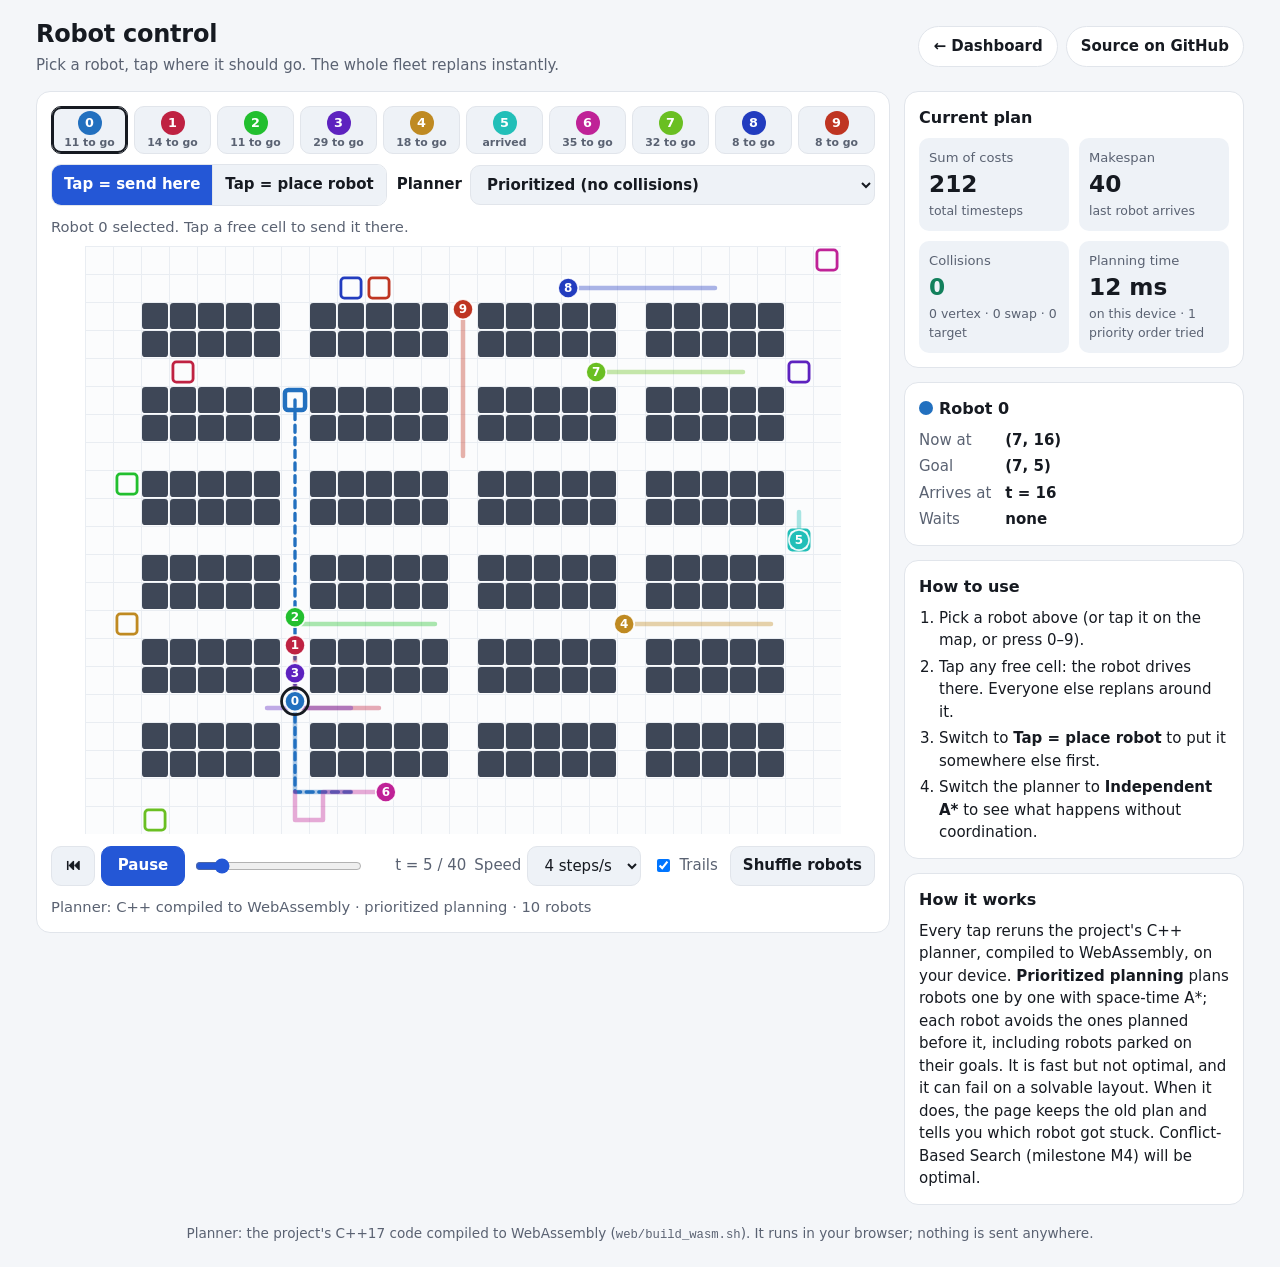
==== docs/control.html @ 1b2ba33a "Prioritized planning, BlockedFrom constraints, WebAssembly robot control page" ====
<!doctype html>
<html lang="en">
<head>
<meta charset="utf-8">
<meta name="viewport" content="width=device-width, initial-scale=1">
<meta name="description" content="Control 10 warehouse robots: pick one, tap where it should go, and the C++ planner (compiled to WebAssembly) replans the whole fleet on your device.">
<title>SwarmGrid Robot Control</title>
<link rel="stylesheet" href="style.css">
<style>
  .robots { display: grid; grid-template-columns: repeat(10, minmax(0, 1fr)); gap: 6px; margin-bottom: 10px; }
  @media (max-width: 560px) { .robots { grid-template-columns: repeat(5, minmax(0, 1fr)); } }
  .robot-btn { min-height: 48px; padding: 4px 2px; display: flex; flex-direction: column; align-items: center;
               justify-content: center; gap: 2px; }
  .robot-btn .dot { width: 24px; height: 24px; border-radius: 50%; display: grid; place-items: center;
                    color: #fff; font-weight: 800; font-size: 0.8rem; }
  .robot-btn .st { font-size: 0.68rem; color: var(--muted); font-weight: 600; line-height: 1.1; }
  .robot-btn[aria-pressed="true"] { border-color: var(--text); box-shadow: inset 0 0 0 2px var(--text); }
  .seg { display: inline-flex; border: 1px solid var(--border); border-radius: 10px; overflow: hidden; max-width: 100%; }
  .seg button { border: 0; border-radius: 0; background: var(--chip); font-weight: 600; }
  .seg button + button { border-left: 1px solid var(--border); }
  .seg button[aria-pressed="true"] { background: var(--accent); color: var(--on-accent); }
  #map { cursor: crosshair; }
  .toolbar label[for="planner"] { flex: 1 1 260px; flex-wrap: wrap; }
  .hint { margin: 0 0 8px; color: var(--muted); font-size: 0.92rem; }
  .kv { display: grid; grid-template-columns: auto 1fr; gap: 4px 14px; margin: 0; }
  .kv dt { color: var(--muted); }
  .kv dd { margin: 0; font-weight: 600; font-variant-numeric: tabular-nums; }
  .steps { margin: 0; padding-left: 20px; display: grid; gap: 4px; }
  .sel-dot { display: inline-block; width: 14px; height: 14px; border-radius: 50%; vertical-align: -1px; margin-right: 6px; }
</style>
</head>
<body>
<div class="wrap">
  <header class="top">
    <div>
      <h1>Robot control</h1>
      <p>Pick a robot, tap where it should go. The whole fleet replans instantly.</p>
    </div>
    <nav class="top-links">
      <a class="gh" href="index.html">&larr; Dashboard</a>
      <a class="gh" href="https://github.com/tabish2786/SwarmGrid">Source on GitHub</a>
    </nav>
  </header>

  <main class="layout">
    <section class="card" aria-label="Robot control">
      <div class="robots" id="robots" role="group" aria-label="Choose a robot"></div>
      <div class="toolbar">
        <div class="seg" role="group" aria-label="What a tap on the map does">
          <button id="mode-goal" aria-pressed="true">Tap = send here</button>
          <button id="mode-start" aria-pressed="false">Tap = place robot</button>
        </div>
        <label for="planner">Planner
          <select id="planner">
            <option value="1" selected>Prioritized (no collisions)</option>
            <option value="0">Independent A* (may collide)</option>
          </select>
        </label>
      </div>
      <p class="msg" id="msg" role="alert"></p>
      <p class="hint" id="hint" aria-live="polite"></p>
      <div class="canvas-wrap" id="canvas-wrap">
        <canvas id="map" role="img" aria-label="Warehouse map with 10 robots"></canvas>
      </div>
      <div class="controls">
        <div class="btns">
          <button id="restart" aria-label="Replay this plan from the start" title="Replay from the start">&#x23EE;</button>
          <button id="play" aria-label="Play or pause" title="Play / pause (Space)">Play</button>
        </div>
        <div class="timeline">
          <input type="range" id="time" min="0" max="0" step="1" value="0" aria-label="Timestep">
          <span class="tlabel" id="time-label">t = 0 / 0</span>
        </div>
        <div class="toggles">
          <label>Speed
            <select id="speed" aria-label="Playback speed">
              <option value="2">2 steps/s</option>
              <option value="4" selected>4 steps/s</option>
              <option value="8">8 steps/s</option>
            </select>
          </label>
          <label><input type="checkbox" id="trails" checked> Trails</label>
          <button id="shuffle">Shuffle robots</button>
        </div>
      </div>
      <p class="solver" id="status">Loading the planner&hellip;</p>
    </section>

    <aside class="side">
      <section class="card" aria-label="Plan statistics">
        <h2>Current plan</h2>
        <div class="tiles">
          <div class="tile"><div class="k">Sum of costs</div><div class="v" id="st-soc">&ndash;</div><div class="s">total timesteps</div></div>
          <div class="tile"><div class="k">Makespan</div><div class="v" id="st-mk">&ndash;</div><div class="s">last robot arrives</div></div>
          <div class="tile" id="tile-hit"><div class="k">Collisions</div><div class="v" id="st-hit">&ndash;</div><div class="s" id="st-hit-s"></div></div>
          <div class="tile"><div class="k">Planning time</div><div class="v" id="st-ms">&ndash;</div><div class="s" id="st-ms-s">on this device</div></div>
        </div>
      </section>

      <section class="card" aria-label="Selected robot">
        <h2 id="sel-title">Robot</h2>
        <dl class="kv">
          <dt>Now at</dt><dd id="sel-now">&ndash;</dd>
          <dt>Goal</dt><dd id="sel-goal">&ndash;</dd>
          <dt>Arrives at</dt><dd id="sel-arrive">&ndash;</dd>
          <dt>Waits</dt><dd id="sel-waits">&ndash;</dd>
        </dl>
      </section>

      <section class="card">
        <h2>How to use</h2>
        <ol class="steps">
          <li>Pick a robot above (or tap it on the map, or press 0&ndash;9).</li>
          <li>Tap any free cell: the robot drives there. Everyone else replans around it.</li>
          <li>Switch to <b>Tap = place robot</b> to put it somewhere else first.</li>
          <li>Switch the planner to <b>Independent A*</b> to see what happens without coordination.</li>
        </ol>
      </section>

      <section class="card">
        <h2>How it works</h2>
        <p style="margin:0">
          Every tap reruns the project's C++ planner, compiled to WebAssembly, on your device.
          <b>Prioritized planning</b> plans robots one by one with space-time A*; each robot avoids
          the ones planned before it, including robots parked on their goals. It is fast but not
          optimal, and it can fail on a solvable layout. When it does, the page keeps the old plan
          and tells you which robot got stuck. Conflict-Based Search (milestone M4) will be optimal.
        </p>
      </section>
    </aside>
  </main>

  <footer>
    Planner: the project's C++17 code compiled to WebAssembly (<code>web/build_wasm.sh</code>). It runs in your browser; nothing is sent anywhere.
  </footer>
</div>

<script src="view.js"></script>
<script src="swarmgrid-planner.js"></script>
<script>
(function () {
  "use strict";

  const $ = (id) => document.getElementById(id);
  const V = window.SwarmGridView;
  const N = 10;
  const view = new V.PlanView($("map"));
  const reduceMotion = window.matchMedia("(prefers-reduced-motion: reduce)").matches;

  const state = {
    M: null,          // the WebAssembly planner
    W: 0,
    H: 0,
    rows: [],
    starts: [],       // cell ids where the current plan starts
    goals: [],
    plan: null,
    time: 0,
    playing: false,
    lastFrame: 0,
    selected: 0,
    tapMode: "goal",  // "goal": a tap sends the robot there; "start": a tap places the robot there
    seed: 42,
    lastShownT: -1,
  };

  const toXY = (c) => [c % state.W, Math.floor(c / state.W)];
  const toId = (x, y) => y * state.W + x;
  const fmtXY = (c) => { const [x, y] = toXY(c); return `(${x}, ${y})`; };

  function setMessage(text) { $("msg").textContent = text; }

  // ---------- planner ----------

  function plannerName() {
    return Number($("planner").value) === 1 ? "prioritized planning" : "independent A*";
  }

  // Runs the C++ planner on the given starts/goals.
  function runPlanner(starts, goals) {
    const M = state.M;
    M._sg_clear_agents();
    for (let i = 0; i < N; i++) M._sg_add_agent(starts[i], goals[i]);
    const t0 = performance.now();
    const status = M._sg_plan(Number($("planner").value));
    let paths = null;
    if (status === 1) {
      paths = [];
      for (let i = 0; i < N; i++) {
        const len = M._sg_path_length(i);
        const p = [];
        for (let t = 0; t < len; t++) {
          const [x, y] = toXY(M._sg_path_cell(i, t));
          p.push([x, y, t]);
        }
        paths.push(p);
      }
    }
    return {
      status, paths, ms: performance.now() - t0,
      attempts: M._sg_attempts(), failed: M._sg_failed_agent(),
      error: status < 0 ? M.UTF8ToString(M._sg_last_error()) : "",
    };
  }

  // Plans new starts/goals. On failure the previous plan stays, so the robots never jump.
  function tryReplan(starts, goals) {
    const res = runPlanner(starts, goals);
    if (res.status !== 1) {
      setMessage(res.status === 0
        ? `No collision-free plan for that: robot ${res.failed} got stuck. Prioritized planning can miss solutions; try another cell.`
        : `Planner error: ${res.error}`);
      return false;
    }
    setMessage("");
    state.starts = starts;
    state.goals = goals;
    state.plan = V.prepare({
      map: { width: state.W, height: state.H, rows: state.rows },
      agents: res.paths.map((path, i) => ({ id: i, start: toXY(starts[i]), goal: toXY(goals[i]), path })),
      constraints: [],
    });
    view.setPlan(state.plan);
    state.time = 0;
    state.lastShownT = -1;
    showStats(res);
    layout();
    return true;
  }

  // Where every robot is right now (nearest whole timestep). The independent planner lets robots
  // overlap; then there is no valid "now", so we fall back to where the plan started.
  function currentPositions() {
    if (!state.plan) return state.starts.slice();
    const t = Math.round(state.time);
    const pos = state.plan.agents.map((a) => { const [x, y] = V.posAt(a, t); return toId(x, y); });
    return new Set(pos).size === pos.length ? pos : state.starts.slice();
  }

  // ---------- UI ----------

  function buildRobotButtons() {
    const box = $("robots");
    for (let i = 0; i < N; i++) {
      const b = document.createElement("button");
      b.className = "robot-btn";
      b.id = `robot-${i}`;
      b.setAttribute("aria-pressed", "false");
      b.setAttribute("aria-label", `Robot ${i}`);
      b.innerHTML = `<span class="dot"></span><span class="st"></span>`;
      b.querySelector(".dot").textContent = String(i);
      b.querySelector(".dot").style.background = V.agentColor(i);
      b.addEventListener("click", () => select(i));
      box.appendChild(b);
    }
  }

  function select(i) {
    state.selected = i;
    for (let k = 0; k < N; k++) $(`robot-${k}`).setAttribute("aria-pressed", String(k === i));
    showHint();
    state.lastShownT = -1;
    draw();
  }

  function setTapMode(mode) {
    state.tapMode = mode;
    $("mode-goal").setAttribute("aria-pressed", String(mode === "goal"));
    $("mode-start").setAttribute("aria-pressed", String(mode === "start"));
    showHint();
  }

  function showHint() {
    $("hint").textContent = state.tapMode === "goal"
      ? `Robot ${state.selected} selected. Tap a free cell to send it there.`
      : `Robot ${state.selected} selected. Tap a free cell to place it there.`;
  }

  function showStats(res) {
    const p = state.plan;
    $("st-soc").textContent = p.sumOfCosts;
    $("st-mk").textContent = p.makespan;
    const count = (type) => p.collisions.filter((h) => h.type === type).length;
    $("st-hit").textContent = p.collisions.length;
    $("st-hit-s").textContent = `${count("vertex")} vertex · ${count("edge")} swap · ${count("target")} target`;
    $("tile-hit").className = "tile " + (p.collisions.length ? "bad" : "good");
    $("st-ms").textContent = res.ms < 10 ? res.ms.toFixed(1) + " ms" : Math.round(res.ms) + " ms";
    $("st-ms-s").textContent = Number($("planner").value) === 1
      ? `on this device · ${res.attempts} priority order${res.attempts === 1 ? "" : "s"} tried`
      : "on this device";
    $("time").max = String(p.makespan);
    $("status").textContent = `Planner: C++ compiled to WebAssembly · ${plannerName()} · ${N} robots`;
    $("map").setAttribute("aria-label", `Warehouse with ${N} robots, ${p.collisions.length} collisions in the current plan`);
  }

  // Robot chip labels and the selected-robot card; refreshed once per whole timestep.
  function showLive() {
    const p = state.plan;
    const t = Math.min(Math.floor(state.time), p.makespan);
    if (t === state.lastShownT) return;
    state.lastShownT = t;
    p.agents.forEach((a, i) => {
      const arrive = a.path.length - 1;
      $(`robot-${i}`).querySelector(".st").textContent = t >= arrive ? "arrived" : `${arrive - t} to go`;
    });
    const i = state.selected;
    const a = p.agents[i];
    const arrive = a.path.length - 1;
    let waits = 0;
    for (let k = 1; k <= arrive; k++) {
      if (a.path[k][0] === a.path[k - 1][0] && a.path[k][1] === a.path[k - 1][1]) waits++;
    }
    const [x, y] = V.posAt(a, t);
    $("sel-title").innerHTML = `<span class="sel-dot"></span>Robot ${i}`;
    $("sel-title").querySelector(".sel-dot").style.background = V.agentColor(i);
    $("sel-now").textContent = `(${x}, ${y})`;
    $("sel-goal").textContent = fmtXY(state.goals[i]);
    $("sel-arrive").textContent = `t = ${arrive}`;
    $("sel-waits").textContent = waits === 0 ? "none" : `${waits} step${waits === 1 ? "" : "s"}`;
  }

  function layout() {
    if (!state.plan) return;
    const maxH = Math.max(240, Math.min(window.innerHeight * 0.66, 720));
    view.resize($("canvas-wrap").clientWidth, maxH);
    draw();
  }

  function draw() {
    const p = state.plan;
    if (!p) return;
    view.draw(state.time, { trails: $("trails").checked, selected: state.selected });
    const t = Math.min(Math.floor(state.time), p.makespan);
    $("time").value = String(t);
    $("time-label").textContent = `t = ${t} / ${p.makespan}`;
    showLive();
  }

  function setPlaying(on) {
    state.playing = on;
    $("play").textContent = on ? "Pause" : "Play";
    if (on) {
      if (state.time >= state.plan.makespan) state.time = 0;
      state.lastFrame = performance.now();
      requestAnimationFrame(tick);
    }
  }

  function tick(now) {
    if (!state.playing) return;
    const dt = Math.min(0.1, (now - state.lastFrame) / 1000);
    state.lastFrame = now;
    state.time += dt * Number($("speed").value);
    if (state.time >= state.plan.makespan) {
      state.time = state.plan.makespan;
      setPlaying(false);  // everyone has arrived; the next tap plans from here
    }
    draw();
    if (state.playing) requestAnimationFrame(tick);
  }

  function onMapTap(ev) {
    const cell = view.cellAt(ev.clientX, ev.clientY);
    if (!cell || !state.plan) return;
    const id = toId(cell[0], cell[1]);
    const sel = state.selected;
    if (!state.M._sg_is_free(id)) { setMessage("That's a shelf. Robots can only use the aisles."); return; }
    const now = currentPositions();
    const robotHere = now.indexOf(id);
    if (robotHere >= 0 && robotHere !== sel) { select(robotHere); setMessage(""); return; }
    if (state.tapMode === "goal") {
      const owner = state.goals.indexOf(id);
      if (owner >= 0 && owner !== sel) {
        setMessage(`That cell is robot ${owner}'s goal. Every robot needs its own goal.`);
        return;
      }
      const goals = state.goals.slice();
      goals[sel] = id;
      if (tryReplan(now, goals)) setPlaying(true);
    } else {
      if (robotHere === sel) return;
      const starts = now.slice();
      starts[sel] = id;
      if (tryReplan(starts, state.goals.slice())) setPlaying(true);
    }
  }

  // A fresh random scene. Prioritized planning can fail on one, so try a few seeds.
  function shuffle() {
    for (let attempt = 0; attempt < 5; attempt++) {
      state.seed += 1;
      if (state.M._sg_random_agents(N, state.seed) !== N) continue;
      const starts = [];
      const goals = [];
      for (let i = 0; i < N; i++) { starts.push(state.M._sg_agent_start(i)); goals.push(state.M._sg_agent_goal(i)); }
      if (tryReplan(starts, goals)) { setPlaying(true); return; }
    }
  }

  function start(M) {
    state.M = M;
    state.W = M._sg_width();
    state.H = M._sg_height();
    state.rows = [];
    for (let y = 0; y < state.H; y++) {
      let row = "";
      for (let x = 0; x < state.W; x++) row += M._sg_is_free(toId(x, y)) ? "." : "@";
      state.rows.push(row);
    }
    M._sg_random_agents(N, state.seed);  // the same 10 robots as the dashboard's demo scene
    const starts = [];
    const goals = [];
    for (let i = 0; i < N; i++) { starts.push(M._sg_agent_start(i)); goals.push(M._sg_agent_goal(i)); }
    buildRobotButtons();
    select(0);
    if (!tryReplan(starts, goals)) return;

    $("map").addEventListener("click", onMapTap);
    $("mode-goal").addEventListener("click", () => setTapMode("goal"));
    $("mode-start").addEventListener("click", () => setTapMode("start"));
    $("planner").addEventListener("change", () => { if (tryReplan(currentPositions(), state.goals.slice())) setPlaying(true); });
    $("play").addEventListener("click", () => setPlaying(!state.playing));
    $("restart").addEventListener("click", () => { state.time = 0; setPlaying(true); });
    $("time").addEventListener("input", (e) => { setPlaying(false); state.time = Number(e.target.value); draw(); });
    $("trails").addEventListener("change", draw);
    $("shuffle").addEventListener("click", shuffle);
    document.addEventListener("keydown", (e) => {
      const tag = (e.target && e.target.tagName) || "";
      if (tag === "INPUT" || tag === "SELECT" || tag === "TEXTAREA") return;
      if (e.key === " ") { e.preventDefault(); setPlaying(!state.playing); }
      else if (/^[0-9]$/.test(e.key)) select(Number(e.key));
    });
    let lastWidth = -1;
    const onResize = () => {
      const w = $("canvas-wrap").clientWidth;
      if (w !== lastWidth) { lastWidth = w; layout(); }
    };
    if (window.ResizeObserver) new ResizeObserver(onResize).observe($("canvas-wrap"));
    else window.addEventListener("resize", onResize);
    window.matchMedia("(prefers-color-scheme: dark)").addEventListener?.("change", draw);

    showHint();
    if (!reduceMotion) setPlaying(true);
  }

  if (typeof window.createSwarmGridPlanner !== "function") {
    $("status").textContent = "Could not load the planner (swarmgrid-planner.js).";
    return;
  }
  window.createSwarmGridPlanner().then(start).catch((err) => {
    $("status").textContent = "The planner failed to start: " + err;
  });
})();
</script>
</body>
</html>
---- docs/style.css ----
/* Shared styles for docs/index.html and docs/control.html. */
:root {
  --bg: #f4f6f9;
  --card: #ffffff;
  --text: #161a21;
  --muted: #5a6272;
  --border: #e1e5eb;
  --free: #fbfcfd;
  --gridline: #e9edf2;
  --shelf: #3e4757;
  --accent: #2457d6;
  --danger: #d92d20;
  --ok: #12805c;
  --chip: #eef2f7;
  --on-accent: #ffffff;
  color-scheme: light;
}
@media (prefers-color-scheme: dark) {
  :root {
    --bg: #0e1116;
    --card: #161a22;
    --text: #e7eaf0;
    --muted: #9aa3b2;
    --border: #262c37;
    --free: #1b2029;
    --gridline: #242a35;
    --shelf: #5a6475;
    --accent: #6b9bff;
    --danger: #ff6b5e;
    --ok: #3ccf91;
    --chip: #222834;
    --on-accent: #0b1220;
    color-scheme: dark;
  }
}
* { box-sizing: border-box; }
html, body { margin: 0; }
body {
  background: var(--bg);
  color: var(--text);
  font: 15px/1.5 system-ui, -apple-system, "Segoe UI", Roboto, "Helvetica Neue", Arial, sans-serif;
  -webkit-text-size-adjust: 100%;
}
a { color: var(--accent); }
.wrap { max-width: 1240px; margin: 0 auto; padding: 16px; }
@media (max-width: 520px) { .wrap { padding: 10px; } .card { padding: 11px; } }

.top { display: flex; align-items: center; justify-content: space-between; gap: 12px; flex-wrap: wrap; margin-bottom: 14px; }
.top h1 { margin: 0; font-size: 1.5rem; letter-spacing: -0.01em; }
.top p { margin: 2px 0 0; color: var(--muted); }
.top-links { display: flex; gap: 8px; flex-wrap: wrap; }
.gh.primary { background: var(--accent); color: var(--on-accent); border-color: var(--accent); }
.gh { display: inline-flex; align-items: center; gap: 6px; padding: 8px 14px; border: 1px solid var(--border);
      border-radius: 999px; background: var(--card); color: var(--text); text-decoration: none; font-weight: 600; }

.layout { display: grid; grid-template-columns: minmax(0, 1fr); gap: 14px; }
@media (min-width: 980px) { .layout { grid-template-columns: minmax(0, 1fr) 340px; align-items: start; } }

.card { background: var(--card); border: 1px solid var(--border); border-radius: 14px; padding: 14px; }
.card h2 { margin: 0 0 8px; font-size: 1rem; }
.side { display: grid; gap: 14px; }

.toolbar { display: flex; gap: 10px; flex-wrap: wrap; align-items: center; margin-bottom: 10px; }
.toolbar label { display: flex; align-items: center; gap: 8px; font-weight: 600; min-width: 0; max-width: 100%; }
.toolbar label select { min-width: 0; flex: 1 1 auto; }
select, button, .file-btn {
  font: inherit; color: var(--text); background: var(--chip); border: 1px solid var(--border);
  border-radius: 10px; min-height: 40px; padding: 6px 12px;
}
select { max-width: 100%; }
button, .file-btn { cursor: pointer; }
button:hover, .file-btn:hover { border-color: var(--accent); }
button:focus-visible, select:focus-visible, .file-btn:focus-within, input:focus-visible {
  outline: 2px solid var(--accent); outline-offset: 2px;
}
.file-btn { display: inline-flex; align-items: center; font-weight: 600; }
.file-btn input { position: absolute; width: 1px; height: 1px; opacity: 0; }
.msg { color: var(--danger); margin: 0 0 8px; min-height: 0; }
.msg:empty { display: none; }

.canvas-wrap { width: 100%; display: flex; justify-content: center; border-radius: 10px; overflow: hidden; }
canvas { display: block; touch-action: manipulation; }

.controls { display: flex; flex-wrap: wrap; gap: 8px; align-items: center; margin-top: 12px; }
.controls .btns { display: flex; gap: 6px; }
.controls button { min-width: 44px; font-weight: 700; }
#play { min-width: 84px; background: var(--accent); color: var(--on-accent); border-color: var(--accent); }
.timeline { flex: 1 1 220px; display: flex; align-items: center; gap: 10px; min-width: 200px; }
.timeline input { flex: 1; accent-color: var(--accent); min-height: 32px; }
.tlabel { font-variant-numeric: tabular-nums; white-space: nowrap; color: var(--muted); min-width: 92px; text-align: right; }
.toggles { display: flex; gap: 12px; flex-wrap: wrap; align-items: center; color: var(--muted); }
.toggles label { display: inline-flex; gap: 6px; align-items: center; cursor: pointer; }
.solver { margin: 10px 0 0; color: var(--muted); font-size: 0.92rem; }

.tiles { display: grid; grid-template-columns: repeat(2, minmax(0, 1fr)); gap: 10px; }
.tile { background: var(--chip); border-radius: 10px; padding: 10px; }
.tile .k { color: var(--muted); font-size: 0.82rem; }
.tile .v { font-size: 1.45rem; font-weight: 700; font-variant-numeric: tabular-nums; }
.tile .s { color: var(--muted); font-size: 0.78rem; }
.tile.bad .v { color: var(--danger); }
.tile.good .v { color: var(--ok); }

.legend { list-style: none; padding: 0; margin: 10px 0 0; display: grid; gap: 6px; color: var(--muted); font-size: 0.9rem; }
.legend li { display: flex; align-items: center; gap: 8px; }
.sw { width: 16px; height: 16px; border-radius: 4px; flex: none; display: inline-block; }
.sw.shelf { background: var(--shelf); }
.sw.robot { background: #2f7de1; border-radius: 50%; }
.sw.goal { border: 3px solid #2f7de1; }
.sw.hit { border: 3px solid var(--danger); border-radius: 50%; }
.sw.rule { background: transparent; color: var(--danger); font-weight: 900; text-align: center; line-height: 16px; }

.bars { display: grid; gap: 8px; margin: 6px 0 8px; }
.bar .lbl { display: flex; justify-content: space-between; font-size: 0.88rem; }
.bar .track { height: 10px; background: var(--chip); border-radius: 999px; overflow: hidden; }
.bar .fill { height: 100%; background: var(--accent); border-radius: 999px; }
.bar.alt .fill { background: var(--muted); }
.small { color: var(--muted); font-size: 0.88rem; margin: 6px 0 0; }

.ms { list-style: none; margin: 0; padding: 0; display: grid; gap: 6px; }
.ms li { display: flex; gap: 8px; align-items: baseline; font-size: 0.92rem; }
.chip { font-size: 0.72rem; font-weight: 700; padding: 1px 8px; border-radius: 999px; background: var(--chip); color: var(--muted); flex: none; min-width: 58px; text-align: center; }
.chip.done { background: var(--chip); background: color-mix(in srgb, var(--ok) 18%, transparent); color: var(--ok); }
.chip.next { background: var(--chip); background: color-mix(in srgb, var(--accent) 18%, transparent); color: var(--accent); }

footer { color: var(--muted); font-size: 0.85rem; margin: 18px 0 8px; text-align: center; }
code { font-family: ui-monospace, SFMono-Regular, Menlo, Consolas, monospace; font-size: 0.9em; }
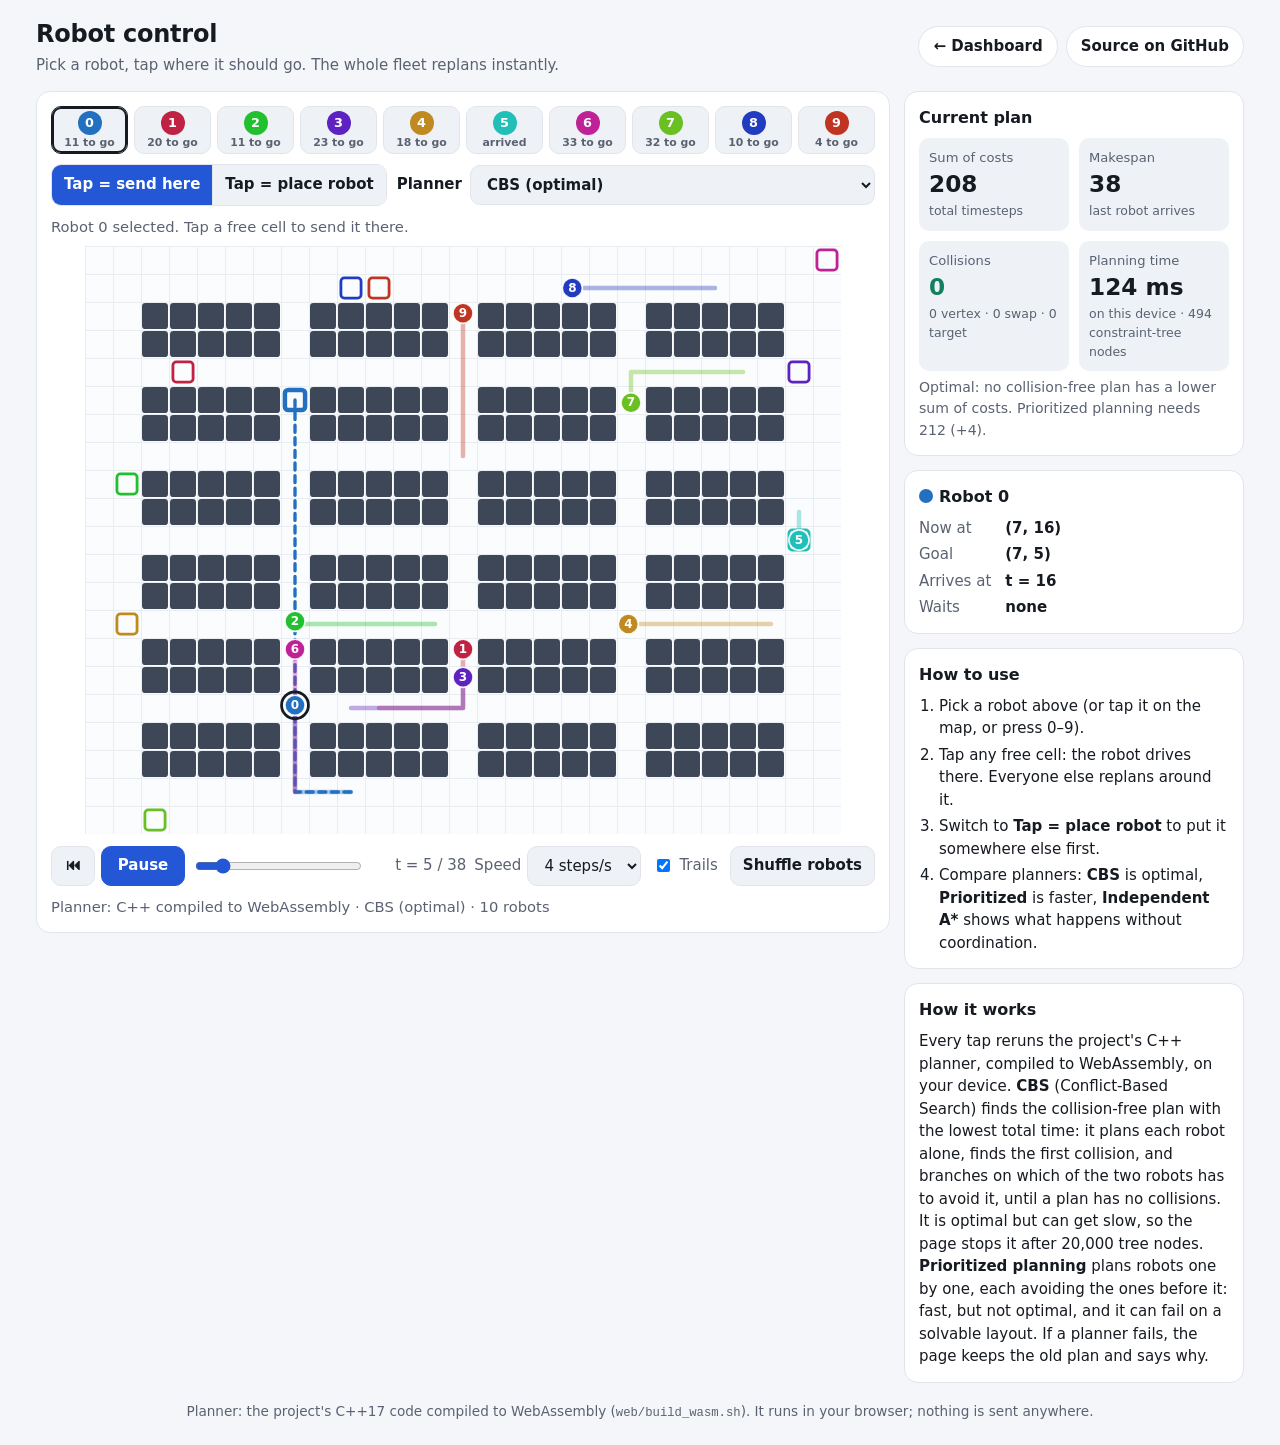
==== commit 3526bf23: "M3-M4: conflict detection, plan validator, optimal CBS" ====
--- a/docs/control.html
+++ b/docs/control.html
@@ -52,7 +52,8 @@
         </div>
         <label for="planner">Planner
           <select id="planner">
-            <option value="1" selected>Prioritized (no collisions)</option>
+            <option value="2" selected>CBS (optimal)</option>
+            <option value="1">Prioritized (fast)</option>
             <option value="0">Independent A* (may collide)</option>
           </select>
         </label>
@@ -95,6 +96,7 @@
           <div class="tile" id="tile-hit"><div class="k">Collisions</div><div class="v" id="st-hit">&ndash;</div><div class="s" id="st-hit-s"></div></div>
           <div class="tile"><div class="k">Planning time</div><div class="v" id="st-ms">&ndash;</div><div class="s" id="st-ms-s">on this device</div></div>
         </div>
+        <p class="small" id="compare"></p>
       </section>
 
       <section class="card" aria-label="Selected robot">
@@ -113,7 +115,7 @@
           <li>Pick a robot above (or tap it on the map, or press 0&ndash;9).</li>
           <li>Tap any free cell: the robot drives there. Everyone else replans around it.</li>
           <li>Switch to <b>Tap = place robot</b> to put it somewhere else first.</li>
-          <li>Switch the planner to <b>Independent A*</b> to see what happens without coordination.</li>
+          <li>Compare planners: <b>CBS</b> is optimal, <b>Prioritized</b> is faster, <b>Independent A*</b> shows what happens without coordination.</li>
         </ol>
       </section>
 
@@ -121,10 +123,12 @@
         <h2>How it works</h2>
         <p style="margin:0">
           Every tap reruns the project's C++ planner, compiled to WebAssembly, on your device.
-          <b>Prioritized planning</b> plans robots one by one with space-time A*; each robot avoids
-          the ones planned before it, including robots parked on their goals. It is fast but not
-          optimal, and it can fail on a solvable layout. When it does, the page keeps the old plan
-          and tells you which robot got stuck. Conflict-Based Search (milestone M4) will be optimal.
+          <b>CBS</b> (Conflict-Based Search) finds the collision-free plan with the lowest total
+          time: it plans each robot alone, finds the first collision, and branches on which of the two
+          robots has to avoid it, until a plan has no collisions. It is optimal but can get slow, so
+          the page stops it after 20,000 tree nodes. <b>Prioritized planning</b> plans robots one by
+          one, each avoiding the ones before it: fast, but not optimal, and it can fail on a solvable
+          layout. If a planner fails, the page keeps the old plan and says why.
         </p>
       </section>
     </aside>
@@ -172,17 +176,28 @@
 
   // ---------- planner ----------
 
+  function plannerMode() { return Number($("planner").value); }
+
   function plannerName() {
-    return Number($("planner").value) === 1 ? "prioritized planning" : "independent A*";
-  }
-
-  // Runs the C++ planner on the given starts/goals.
+    return ["independent A*", "prioritized planning", "CBS (optimal)"][plannerMode()];
+  }
+
+  function sumOfCosts(M) {
+    let s = 0;
+    for (let i = 0; i < N; i++) s += M._sg_path_length(i) - 1;
+    return s;
+  }
+
+  // Runs the C++ planner on the given starts/goals. CBS runs on the page's main thread and is
+  // capped at 20,000 constraint-tree nodes / 3 s (see web/wasm_api.cpp).
   function runPlanner(starts, goals) {
     const M = state.M;
     M._sg_clear_agents();
     for (let i = 0; i < N; i++) M._sg_add_agent(starts[i], goals[i]);
+    const mode = plannerMode();
     const t0 = performance.now();
-    const status = M._sg_plan(Number($("planner").value));
+    const status = M._sg_plan(mode);
+    const ms = performance.now() - t0;
     let paths = null;
     if (status === 1) {
       paths = [];
@@ -196,20 +211,28 @@
         paths.push(p);
       }
     }
-    return {
-      status, paths, ms: performance.now() - t0,
+    const res = {
+      status, paths, ms, mode,
       attempts: M._sg_attempts(), failed: M._sg_failed_agent(),
+      ctNodes: M._sg_ct_nodes(), limitReached: M._sg_limit_reached() === 1,
       error: status < 0 ? M.UTF8ToString(M._sg_last_error()) : "",
+      prioritizedCost: null,
     };
+    // For CBS, also ask prioritized planning, to show what optimality buys.
+    if (status === 1 && mode === 2 && M._sg_plan(1) === 1) res.prioritizedCost = sumOfCosts(M);
+    return res;
   }
 
   // Plans new starts/goals. On failure the previous plan stays, so the robots never jump.
   function tryReplan(starts, goals) {
     const res = runPlanner(starts, goals);
     if (res.status !== 1) {
-      setMessage(res.status === 0
-        ? `No collision-free plan for that: robot ${res.failed} got stuck. Prioritized planning can miss solutions; try another cell.`
-        : `Planner error: ${res.error}`);
+      let why;
+      if (res.status < 0) why = `Planner error: ${res.error}`;
+      else if (res.mode === 2 && res.limitReached) why = `CBS stopped after ${res.ctNodes.toLocaleString("en-US")} constraint-tree nodes without finishing. Try another cell, or the prioritized planner.`;
+      else if (res.mode === 2) why = "CBS proved there is no solution for that layout.";
+      else why = `No collision-free plan for that: robot ${res.failed} got stuck. Prioritized planning can miss solutions; try another cell or CBS.`;
+      setMessage(why);
       return false;
     }
     setMessage("");
@@ -285,9 +308,16 @@
     $("st-hit-s").textContent = `${count("vertex")} vertex · ${count("edge")} swap · ${count("target")} target`;
     $("tile-hit").className = "tile " + (p.collisions.length ? "bad" : "good");
     $("st-ms").textContent = res.ms < 10 ? res.ms.toFixed(1) + " ms" : Math.round(res.ms) + " ms";
-    $("st-ms-s").textContent = Number($("planner").value) === 1
-      ? `on this device · ${res.attempts} priority order${res.attempts === 1 ? "" : "s"} tried`
-      : "on this device";
+    $("st-ms-s").textContent = res.mode === 2
+      ? `on this device · ${res.ctNodes.toLocaleString("en-US")} constraint-tree nodes`
+      : res.mode === 1
+        ? `on this device · ${res.attempts} priority order${res.attempts === 1 ? "" : "s"} tried`
+        : "on this device";
+    const extra = res.prioritizedCost === null ? 0 : res.prioritizedCost - p.sumOfCosts;
+    $("compare").textContent = res.mode !== 2 ? ""
+      : res.prioritizedCost === null ? "Optimal: no collision-free plan has a lower sum of costs."
+      : `Optimal: no collision-free plan has a lower sum of costs. Prioritized planning needs ${res.prioritizedCost}` +
+        (extra > 0 ? ` (+${extra}).` : " here too.");
     $("time").max = String(p.makespan);
     $("status").textContent = `Planner: C++ compiled to WebAssembly · ${plannerName()} · ${N} robots`;
     $("map").setAttribute("aria-label", `Warehouse with ${N} robots, ${p.collisions.length} collisions in the current plan`);
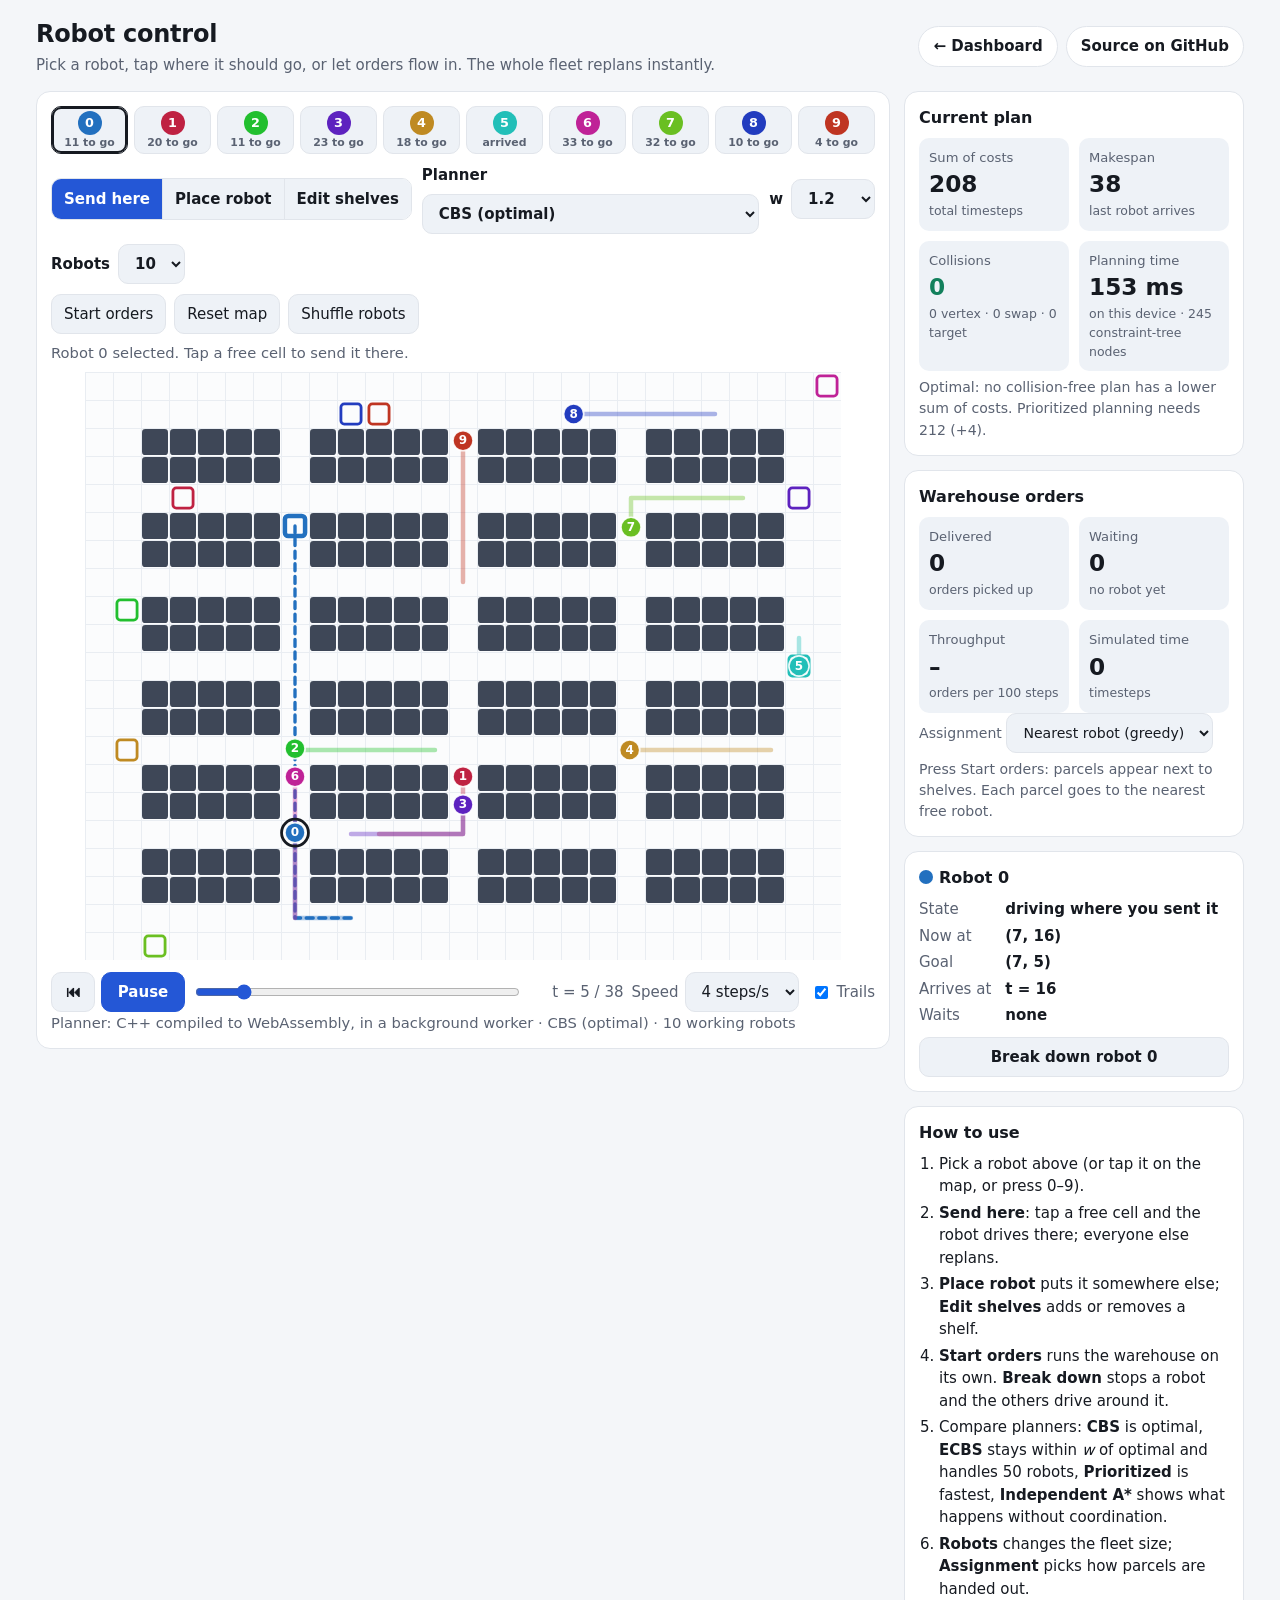
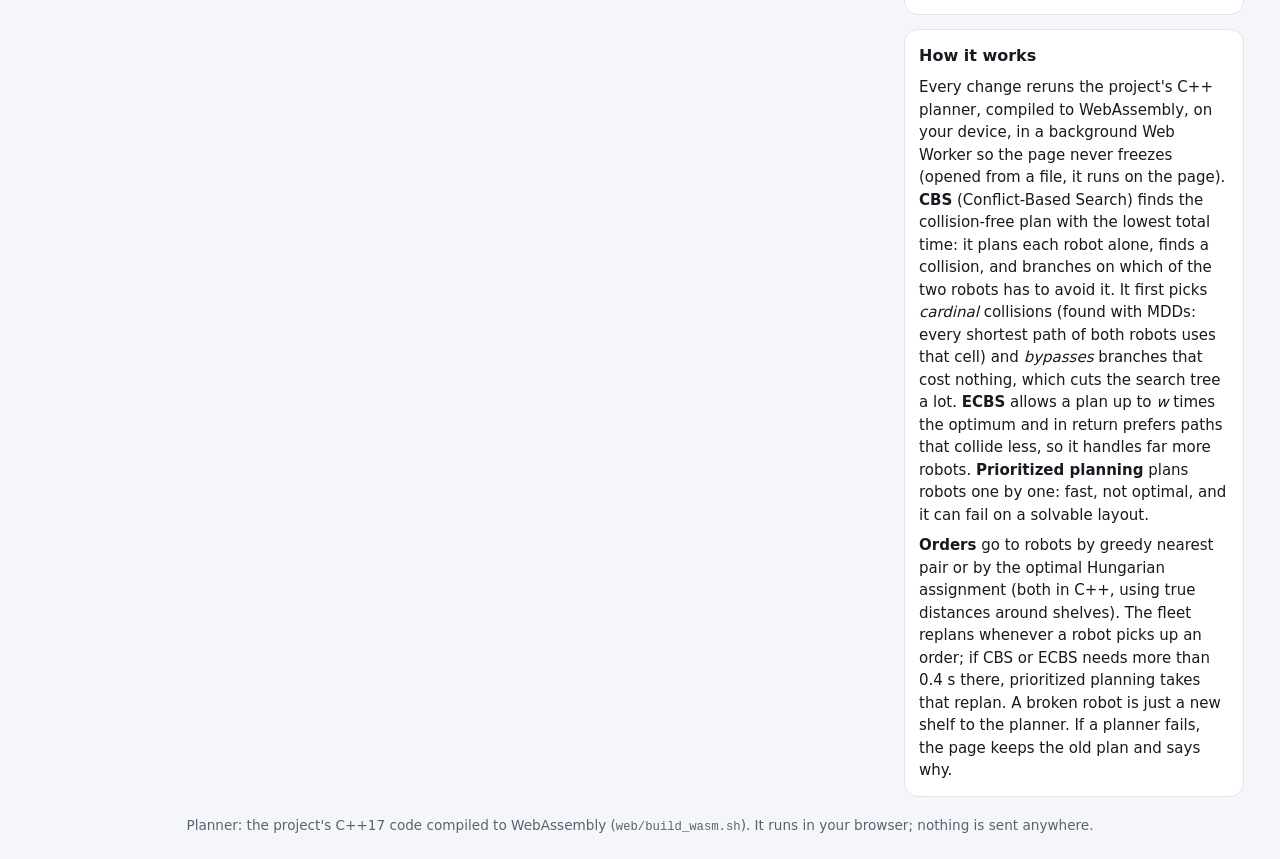
==== commit 5e92bd9b: "M5-M8: CBS speedups, ECBS, benchmarks, lifelong RHCR, Hungarian, Web Worker" ====
--- a/docs/control.html
+++ b/docs/control.html
@@ -3,8 +3,9 @@
 <head>
 <meta charset="utf-8">
 <meta name="viewport" content="width=device-width, initial-scale=1">
-<meta name="description" content="Control 10 warehouse robots: pick one, tap where it should go, and the C++ planner (compiled to WebAssembly) replans the whole fleet on your device.">
+<meta name="description" content="Control 10 to 50 warehouse robots: pick one, tap where it should go, and the C++ planner (compiled to WebAssembly, running in a Web Worker) replans the whole fleet on your device.">
 <title>SwarmGrid Robot Control</title>
+<link rel="icon" href="data:,">
 <link rel="stylesheet" href="style.css">
 <style>
   .robots { display: grid; grid-template-columns: repeat(10, minmax(0, 1fr)); gap: 6px; margin-bottom: 10px; }
@@ -15,6 +16,14 @@
                     color: #fff; font-weight: 800; font-size: 0.8rem; }
   .robot-btn .st { font-size: 0.68rem; color: var(--muted); font-weight: 600; line-height: 1.1; }
   .robot-btn[aria-pressed="true"] { border-color: var(--text); box-shadow: inset 0 0 0 2px var(--text); }
+  .robots.compact { gap: 4px; grid-template-columns: repeat(10, minmax(0, 1fr)); }
+  .msg.info { color: var(--muted); }
+  .robots.compact .robot-btn { min-height: 34px; padding: 2px; }
+  .robots.compact .robot-btn .st { display: none; }
+  .robots.compact .robot-btn .dot { width: 22px; height: 22px; font-size: 0.72rem; }
+  .solver-row { display: flex; align-items: center; gap: 10px; flex-wrap: wrap; }
+  .solver-row .solver { margin: 0; }
+  #cancel { padding: 4px 12px; }
   .seg { display: inline-flex; border: 1px solid var(--border); border-radius: 10px; overflow: hidden; max-width: 100%; }
   .seg button { border: 0; border-radius: 0; background: var(--chip); font-weight: 600; }
   .seg button + button { border-left: 1px solid var(--border); }
@@ -27,6 +36,9 @@
   .kv dd { margin: 0; font-weight: 600; font-variant-numeric: tabular-nums; }
   .steps { margin: 0; padding-left: 20px; display: grid; gap: 4px; }
   .sel-dot { display: inline-block; width: 14px; height: 14px; border-radius: 50%; vertical-align: -1px; margin-right: 6px; }
+  .actions { display: flex; gap: 8px; flex-wrap: wrap; margin-bottom: 8px; }
+  #orders-toggle[aria-pressed="true"] { background: var(--accent); color: var(--on-accent); border-color: var(--accent); }
+  .card-btn { margin-top: 10px; width: 100%; font-weight: 600; }
 </style>
 </head>
 <body>
@@ -34,7 +46,7 @@
   <header class="top">
     <div>
       <h1>Robot control</h1>
-      <p>Pick a robot, tap where it should go. The whole fleet replans instantly.</p>
+      <p>Pick a robot, tap where it should go, or let orders flow in. The whole fleet replans instantly.</p>
     </div>
     <nav class="top-links">
       <a class="gh" href="index.html">&larr; Dashboard</a>
@@ -47,16 +59,38 @@
       <div class="robots" id="robots" role="group" aria-label="Choose a robot"></div>
       <div class="toolbar">
         <div class="seg" role="group" aria-label="What a tap on the map does">
-          <button id="mode-goal" aria-pressed="true">Tap = send here</button>
-          <button id="mode-start" aria-pressed="false">Tap = place robot</button>
+          <button id="mode-goal" aria-pressed="true">Send here</button>
+          <button id="mode-start" aria-pressed="false">Place robot</button>
+          <button id="mode-shelf" aria-pressed="false">Edit shelves</button>
         </div>
         <label for="planner">Planner
           <select id="planner">
             <option value="2" selected>CBS (optimal)</option>
+            <option value="3">ECBS (bounded, scales)</option>
             <option value="1">Prioritized (fast)</option>
             <option value="0">Independent A* (may collide)</option>
           </select>
         </label>
+        <label for="weight" id="weight-wrap" hidden>w
+          <select id="weight" aria-label="ECBS suboptimality bound">
+            <option value="1.05">1.05</option>
+            <option value="1.2" selected>1.2</option>
+            <option value="1.5">1.5</option>
+          </select>
+        </label>
+        <label for="count">Robots
+          <select id="count">
+            <option value="10" selected>10</option>
+            <option value="20">20</option>
+            <option value="30">30</option>
+            <option value="50">50</option>
+          </select>
+        </label>
+      </div>
+      <div class="actions">
+        <button id="orders-toggle" aria-pressed="false">Start orders</button>
+        <button id="reset-map">Reset map</button>
+        <button id="shuffle">Shuffle robots</button>
       </div>
       <p class="msg" id="msg" role="alert"></p>
       <p class="hint" id="hint" aria-live="polite"></p>
@@ -81,10 +115,12 @@
             </select>
           </label>
           <label><input type="checkbox" id="trails" checked> Trails</label>
-          <button id="shuffle">Shuffle robots</button>
-        </div>
-      </div>
-      <p class="solver" id="status">Loading the planner&hellip;</p>
+        </div>
+      </div>
+      <div class="solver-row">
+        <p class="solver" id="status">Loading the planner&hellip;</p>
+        <button id="cancel" hidden>Cancel</button>
+      </div>
     </section>
 
     <aside class="side">
@@ -99,36 +135,66 @@
         <p class="small" id="compare"></p>
       </section>
 
+      <section class="card" aria-label="Warehouse orders">
+        <h2>Warehouse orders</h2>
+        <div class="tiles">
+          <div class="tile"><div class="k">Delivered</div><div class="v" id="or-done">0</div><div class="s">orders picked up</div></div>
+          <div class="tile"><div class="k">Waiting</div><div class="v" id="or-open">0</div><div class="s">no robot yet</div></div>
+          <div class="tile"><div class="k">Throughput</div><div class="v" id="or-rate">&ndash;</div><div class="s">orders per 100 steps</div></div>
+          <div class="tile"><div class="k">Simulated time</div><div class="v" id="or-time">0</div><div class="s">timesteps</div></div>
+        </div>
+        <label for="assign" class="small">Assignment
+          <select id="assign">
+            <option value="greedy" selected>Nearest robot (greedy)</option>
+            <option value="hungarian">Optimal (Hungarian)</option>
+          </select>
+        </label>
+        <p class="small" id="or-note">Press <b>Start orders</b>: parcels appear next to shelves and the nearest free robot fetches each one.</p>
+      </section>
+
       <section class="card" aria-label="Selected robot">
         <h2 id="sel-title">Robot</h2>
         <dl class="kv">
+          <dt>State</dt><dd id="sel-state">&ndash;</dd>
           <dt>Now at</dt><dd id="sel-now">&ndash;</dd>
           <dt>Goal</dt><dd id="sel-goal">&ndash;</dd>
           <dt>Arrives at</dt><dd id="sel-arrive">&ndash;</dd>
           <dt>Waits</dt><dd id="sel-waits">&ndash;</dd>
         </dl>
+        <button class="card-btn" id="break">Break down</button>
       </section>
 
       <section class="card">
         <h2>How to use</h2>
         <ol class="steps">
           <li>Pick a robot above (or tap it on the map, or press 0&ndash;9).</li>
-          <li>Tap any free cell: the robot drives there. Everyone else replans around it.</li>
-          <li>Switch to <b>Tap = place robot</b> to put it somewhere else first.</li>
-          <li>Compare planners: <b>CBS</b> is optimal, <b>Prioritized</b> is faster, <b>Independent A*</b> shows what happens without coordination.</li>
+          <li><b>Send here</b>: tap a free cell and the robot drives there; everyone else replans.</li>
+          <li><b>Place robot</b> puts it somewhere else; <b>Edit shelves</b> adds or removes a shelf.</li>
+          <li><b>Start orders</b> runs the warehouse on its own. <b>Break down</b> stops a robot and the others drive around it.</li>
+          <li>Compare planners: <b>CBS</b> is optimal, <b>ECBS</b> stays within <i>w</i> of optimal and handles 50 robots, <b>Prioritized</b> is fastest, <b>Independent A*</b> shows what happens without coordination.</li>
+          <li><b>Robots</b> changes the fleet size; <b>Assignment</b> picks how parcels are handed out.</li>
         </ol>
       </section>
 
       <section class="card">
         <h2>How it works</h2>
+        <p style="margin:0 0 8px">
+          Every change reruns the project's C++ planner, compiled to WebAssembly, on your device, in a
+          background Web Worker so the page never freezes (opened from a file, it runs on the page).
+          <b>CBS</b> (Conflict-Based Search) finds the collision-free plan with the lowest total time:
+          it plans each robot alone, finds a collision, and branches on which of the two robots has to
+          avoid it. It first picks <i>cardinal</i> collisions (found with MDDs: every shortest path of
+          both robots uses that cell) and <i>bypasses</i> branches that cost nothing, which cuts the
+          search tree a lot. <b>ECBS</b> allows a plan up to <i>w</i> times the optimum and in return
+          prefers paths that collide less, so it handles far more robots. <b>Prioritized planning</b>
+          plans robots one by one: fast, not optimal, and it can fail on a solvable layout.
+        </p>
         <p style="margin:0">
-          Every tap reruns the project's C++ planner, compiled to WebAssembly, on your device.
-          <b>CBS</b> (Conflict-Based Search) finds the collision-free plan with the lowest total
-          time: it plans each robot alone, finds the first collision, and branches on which of the two
-          robots has to avoid it, until a plan has no collisions. It is optimal but can get slow, so
-          the page stops it after 20,000 tree nodes. <b>Prioritized planning</b> plans robots one by
-          one, each avoiding the ones before it: fast, but not optimal, and it can fail on a solvable
-          layout. If a planner fails, the page keeps the old plan and says why.
+          <b>Orders</b> go to robots by greedy nearest pair or by the optimal Hungarian assignment
+          (both in C++, using true distances around shelves). The fleet replans whenever a robot picks
+          up an order; if CBS or ECBS needs more than 0.4&nbsp;s there, prioritized planning takes that
+          replan. A broken robot is just a new shelf to the planner. If a planner fails, the page keeps
+          the old plan and says why.
         </p>
       </section>
     </aside>
@@ -141,346 +207,6 @@
 
 <script src="view.js"></script>
 <script src="swarmgrid-planner.js"></script>
-<script>
-(function () {
-  "use strict";
-
-  const $ = (id) => document.getElementById(id);
-  const V = window.SwarmGridView;
-  const N = 10;
-  const view = new V.PlanView($("map"));
-  const reduceMotion = window.matchMedia("(prefers-reduced-motion: reduce)").matches;
-
-  const state = {
-    M: null,          // the WebAssembly planner
-    W: 0,
-    H: 0,
-    rows: [],
-    starts: [],       // cell ids where the current plan starts
-    goals: [],
-    plan: null,
-    time: 0,
-    playing: false,
-    lastFrame: 0,
-    selected: 0,
-    tapMode: "goal",  // "goal": a tap sends the robot there; "start": a tap places the robot there
-    seed: 42,
-    lastShownT: -1,
-  };
-
-  const toXY = (c) => [c % state.W, Math.floor(c / state.W)];
-  const toId = (x, y) => y * state.W + x;
-  const fmtXY = (c) => { const [x, y] = toXY(c); return `(${x}, ${y})`; };
-
-  function setMessage(text) { $("msg").textContent = text; }
-
-  // ---------- planner ----------
-
-  function plannerMode() { return Number($("planner").value); }
-
-  function plannerName() {
-    return ["independent A*", "prioritized planning", "CBS (optimal)"][plannerMode()];
-  }
-
-  function sumOfCosts(M) {
-    let s = 0;
-    for (let i = 0; i < N; i++) s += M._sg_path_length(i) - 1;
-    return s;
-  }
-
-  // Runs the C++ planner on the given starts/goals. CBS runs on the page's main thread and is
-  // capped at 20,000 constraint-tree nodes / 3 s (see web/wasm_api.cpp).
-  function runPlanner(starts, goals) {
-    const M = state.M;
-    M._sg_clear_agents();
-    for (let i = 0; i < N; i++) M._sg_add_agent(starts[i], goals[i]);
-    const mode = plannerMode();
-    const t0 = performance.now();
-    const status = M._sg_plan(mode);
-    const ms = performance.now() - t0;
-    let paths = null;
-    if (status === 1) {
-      paths = [];
-      for (let i = 0; i < N; i++) {
-        const len = M._sg_path_length(i);
-        const p = [];
-        for (let t = 0; t < len; t++) {
-          const [x, y] = toXY(M._sg_path_cell(i, t));
-          p.push([x, y, t]);
-        }
-        paths.push(p);
-      }
-    }
-    const res = {
-      status, paths, ms, mode,
-      attempts: M._sg_attempts(), failed: M._sg_failed_agent(),
-      ctNodes: M._sg_ct_nodes(), limitReached: M._sg_limit_reached() === 1,
-      error: status < 0 ? M.UTF8ToString(M._sg_last_error()) : "",
-      prioritizedCost: null,
-    };
-    // For CBS, also ask prioritized planning, to show what optimality buys.
-    if (status === 1 && mode === 2 && M._sg_plan(1) === 1) res.prioritizedCost = sumOfCosts(M);
-    return res;
-  }
-
-  // Plans new starts/goals. On failure the previous plan stays, so the robots never jump.
-  function tryReplan(starts, goals) {
-    const res = runPlanner(starts, goals);
-    if (res.status !== 1) {
-      let why;
-      if (res.status < 0) why = `Planner error: ${res.error}`;
-      else if (res.mode === 2 && res.limitReached) why = `CBS stopped after ${res.ctNodes.toLocaleString("en-US")} constraint-tree nodes without finishing. Try another cell, or the prioritized planner.`;
-      else if (res.mode === 2) why = "CBS proved there is no solution for that layout.";
-      else why = `No collision-free plan for that: robot ${res.failed} got stuck. Prioritized planning can miss solutions; try another cell or CBS.`;
-      setMessage(why);
-      return false;
-    }
-    setMessage("");
-    state.starts = starts;
-    state.goals = goals;
-    state.plan = V.prepare({
-      map: { width: state.W, height: state.H, rows: state.rows },
-      agents: res.paths.map((path, i) => ({ id: i, start: toXY(starts[i]), goal: toXY(goals[i]), path })),
-      constraints: [],
-    });
-    view.setPlan(state.plan);
-    state.time = 0;
-    state.lastShownT = -1;
-    showStats(res);
-    layout();
-    return true;
-  }
-
-  // Where every robot is right now (nearest whole timestep). The independent planner lets robots
-  // overlap; then there is no valid "now", so we fall back to where the plan started.
-  function currentPositions() {
-    if (!state.plan) return state.starts.slice();
-    const t = Math.round(state.time);
-    const pos = state.plan.agents.map((a) => { const [x, y] = V.posAt(a, t); return toId(x, y); });
-    return new Set(pos).size === pos.length ? pos : state.starts.slice();
-  }
-
-  // ---------- UI ----------
-
-  function buildRobotButtons() {
-    const box = $("robots");
-    for (let i = 0; i < N; i++) {
-      const b = document.createElement("button");
-      b.className = "robot-btn";
-      b.id = `robot-${i}`;
-      b.setAttribute("aria-pressed", "false");
-      b.setAttribute("aria-label", `Robot ${i}`);
-      b.innerHTML = `<span class="dot"></span><span class="st"></span>`;
-      b.querySelector(".dot").textContent = String(i);
-      b.querySelector(".dot").style.background = V.agentColor(i);
-      b.addEventListener("click", () => select(i));
-      box.appendChild(b);
-    }
-  }
-
-  function select(i) {
-    state.selected = i;
-    for (let k = 0; k < N; k++) $(`robot-${k}`).setAttribute("aria-pressed", String(k === i));
-    showHint();
-    state.lastShownT = -1;
-    draw();
-  }
-
-  function setTapMode(mode) {
-    state.tapMode = mode;
-    $("mode-goal").setAttribute("aria-pressed", String(mode === "goal"));
-    $("mode-start").setAttribute("aria-pressed", String(mode === "start"));
-    showHint();
-  }
-
-  function showHint() {
-    $("hint").textContent = state.tapMode === "goal"
-      ? `Robot ${state.selected} selected. Tap a free cell to send it there.`
-      : `Robot ${state.selected} selected. Tap a free cell to place it there.`;
-  }
-
-  function showStats(res) {
-    const p = state.plan;
-    $("st-soc").textContent = p.sumOfCosts;
-    $("st-mk").textContent = p.makespan;
-    const count = (type) => p.collisions.filter((h) => h.type === type).length;
-    $("st-hit").textContent = p.collisions.length;
-    $("st-hit-s").textContent = `${count("vertex")} vertex · ${count("edge")} swap · ${count("target")} target`;
-    $("tile-hit").className = "tile " + (p.collisions.length ? "bad" : "good");
-    $("st-ms").textContent = res.ms < 10 ? res.ms.toFixed(1) + " ms" : Math.round(res.ms) + " ms";
-    $("st-ms-s").textContent = res.mode === 2
-      ? `on this device · ${res.ctNodes.toLocaleString("en-US")} constraint-tree nodes`
-      : res.mode === 1
-        ? `on this device · ${res.attempts} priority order${res.attempts === 1 ? "" : "s"} tried`
-        : "on this device";
-    const extra = res.prioritizedCost === null ? 0 : res.prioritizedCost - p.sumOfCosts;
-    $("compare").textContent = res.mode !== 2 ? ""
-      : res.prioritizedCost === null ? "Optimal: no collision-free plan has a lower sum of costs."
-      : `Optimal: no collision-free plan has a lower sum of costs. Prioritized planning needs ${res.prioritizedCost}` +
-        (extra > 0 ? ` (+${extra}).` : " here too.");
-    $("time").max = String(p.makespan);
-    $("status").textContent = `Planner: C++ compiled to WebAssembly · ${plannerName()} · ${N} robots`;
-    $("map").setAttribute("aria-label", `Warehouse with ${N} robots, ${p.collisions.length} collisions in the current plan`);
-  }
-
-  // Robot chip labels and the selected-robot card; refreshed once per whole timestep.
-  function showLive() {
-    const p = state.plan;
-    const t = Math.min(Math.floor(state.time), p.makespan);
-    if (t === state.lastShownT) return;
-    state.lastShownT = t;
-    p.agents.forEach((a, i) => {
-      const arrive = a.path.length - 1;
-      $(`robot-${i}`).querySelector(".st").textContent = t >= arrive ? "arrived" : `${arrive - t} to go`;
-    });
-    const i = state.selected;
-    const a = p.agents[i];
-    const arrive = a.path.length - 1;
-    let waits = 0;
-    for (let k = 1; k <= arrive; k++) {
-      if (a.path[k][0] === a.path[k - 1][0] && a.path[k][1] === a.path[k - 1][1]) waits++;
-    }
-    const [x, y] = V.posAt(a, t);
-    $("sel-title").innerHTML = `<span class="sel-dot"></span>Robot ${i}`;
-    $("sel-title").querySelector(".sel-dot").style.background = V.agentColor(i);
-    $("sel-now").textContent = `(${x}, ${y})`;
-    $("sel-goal").textContent = fmtXY(state.goals[i]);
-    $("sel-arrive").textContent = `t = ${arrive}`;
-    $("sel-waits").textContent = waits === 0 ? "none" : `${waits} step${waits === 1 ? "" : "s"}`;
-  }
-
-  function layout() {
-    if (!state.plan) return;
-    const maxH = Math.max(240, Math.min(window.innerHeight * 0.66, 720));
-    view.resize($("canvas-wrap").clientWidth, maxH);
-    draw();
-  }
-
-  function draw() {
-    const p = state.plan;
-    if (!p) return;
-    view.draw(state.time, { trails: $("trails").checked, selected: state.selected });
-    const t = Math.min(Math.floor(state.time), p.makespan);
-    $("time").value = String(t);
-    $("time-label").textContent = `t = ${t} / ${p.makespan}`;
-    showLive();
-  }
-
-  function setPlaying(on) {
-    state.playing = on;
-    $("play").textContent = on ? "Pause" : "Play";
-    if (on) {
-      if (state.time >= state.plan.makespan) state.time = 0;
-      state.lastFrame = performance.now();
-      requestAnimationFrame(tick);
-    }
-  }
-
-  function tick(now) {
-    if (!state.playing) return;
-    const dt = Math.min(0.1, (now - state.lastFrame) / 1000);
-    state.lastFrame = now;
-    state.time += dt * Number($("speed").value);
-    if (state.time >= state.plan.makespan) {
-      state.time = state.plan.makespan;
-      setPlaying(false);  // everyone has arrived; the next tap plans from here
-    }
-    draw();
-    if (state.playing) requestAnimationFrame(tick);
-  }
-
-  function onMapTap(ev) {
-    const cell = view.cellAt(ev.clientX, ev.clientY);
-    if (!cell || !state.plan) return;
-    const id = toId(cell[0], cell[1]);
-    const sel = state.selected;
-    if (!state.M._sg_is_free(id)) { setMessage("That's a shelf. Robots can only use the aisles."); return; }
-    const now = currentPositions();
-    const robotHere = now.indexOf(id);
-    if (robotHere >= 0 && robotHere !== sel) { select(robotHere); setMessage(""); return; }
-    if (state.tapMode === "goal") {
-      const owner = state.goals.indexOf(id);
-      if (owner >= 0 && owner !== sel) {
-        setMessage(`That cell is robot ${owner}'s goal. Every robot needs its own goal.`);
-        return;
-      }
-      const goals = state.goals.slice();
-      goals[sel] = id;
-      if (tryReplan(now, goals)) setPlaying(true);
-    } else {
-      if (robotHere === sel) return;
-      const starts = now.slice();
-      starts[sel] = id;
-      if (tryReplan(starts, state.goals.slice())) setPlaying(true);
-    }
-  }
-
-  // A fresh random scene. Prioritized planning can fail on one, so try a few seeds.
-  function shuffle() {
-    for (let attempt = 0; attempt < 5; attempt++) {
-      state.seed += 1;
-      if (state.M._sg_random_agents(N, state.seed) !== N) continue;
-      const starts = [];
-      const goals = [];
-      for (let i = 0; i < N; i++) { starts.push(state.M._sg_agent_start(i)); goals.push(state.M._sg_agent_goal(i)); }
-      if (tryReplan(starts, goals)) { setPlaying(true); return; }
-    }
-  }
-
-  function start(M) {
-    state.M = M;
-    state.W = M._sg_width();
-    state.H = M._sg_height();
-    state.rows = [];
-    for (let y = 0; y < state.H; y++) {
-      let row = "";
-      for (let x = 0; x < state.W; x++) row += M._sg_is_free(toId(x, y)) ? "." : "@";
-      state.rows.push(row);
-    }
-    M._sg_random_agents(N, state.seed);  // the same 10 robots as the dashboard's demo scene
-    const starts = [];
-    const goals = [];
-    for (let i = 0; i < N; i++) { starts.push(M._sg_agent_start(i)); goals.push(M._sg_agent_goal(i)); }
-    buildRobotButtons();
-    select(0);
-    if (!tryReplan(starts, goals)) return;
-
-    $("map").addEventListener("click", onMapTap);
-    $("mode-goal").addEventListener("click", () => setTapMode("goal"));
-    $("mode-start").addEventListener("click", () => setTapMode("start"));
-    $("planner").addEventListener("change", () => { if (tryReplan(currentPositions(), state.goals.slice())) setPlaying(true); });
-    $("play").addEventListener("click", () => setPlaying(!state.playing));
-    $("restart").addEventListener("click", () => { state.time = 0; setPlaying(true); });
-    $("time").addEventListener("input", (e) => { setPlaying(false); state.time = Number(e.target.value); draw(); });
-    $("trails").addEventListener("change", draw);
-    $("shuffle").addEventListener("click", shuffle);
-    document.addEventListener("keydown", (e) => {
-      const tag = (e.target && e.target.tagName) || "";
-      if (tag === "INPUT" || tag === "SELECT" || tag === "TEXTAREA") return;
-      if (e.key === " ") { e.preventDefault(); setPlaying(!state.playing); }
-      else if (/^[0-9]$/.test(e.key)) select(Number(e.key));
-    });
-    let lastWidth = -1;
-    const onResize = () => {
-      const w = $("canvas-wrap").clientWidth;
-      if (w !== lastWidth) { lastWidth = w; layout(); }
-    };
-    if (window.ResizeObserver) new ResizeObserver(onResize).observe($("canvas-wrap"));
-    else window.addEventListener("resize", onResize);
-    window.matchMedia("(prefers-color-scheme: dark)").addEventListener?.("change", draw);
-
-    showHint();
-    if (!reduceMotion) setPlaying(true);
-  }
-
-  if (typeof window.createSwarmGridPlanner !== "function") {
-    $("status").textContent = "Could not load the planner (swarmgrid-planner.js).";
-    return;
-  }
-  window.createSwarmGridPlanner().then(start).catch((err) => {
-    $("status").textContent = "The planner failed to start: " + err;
-  });
-})();
-</script>
+<script src="control.js"></script>
 </body>
 </html>
--- a/docs/style.css
+++ b/docs/style.css
@@ -13,6 +13,7 @@
   --ok: #12805c;
   --chip: #eef2f7;
   --on-accent: #ffffff;
+  --order: #c27803;
   color-scheme: light;
 }
 @media (prefers-color-scheme: dark) {
@@ -30,6 +31,7 @@
     --ok: #3ccf91;
     --chip: #222834;
     --on-accent: #0b1220;
+    --order: #f0b429;
     color-scheme: dark;
   }
 }
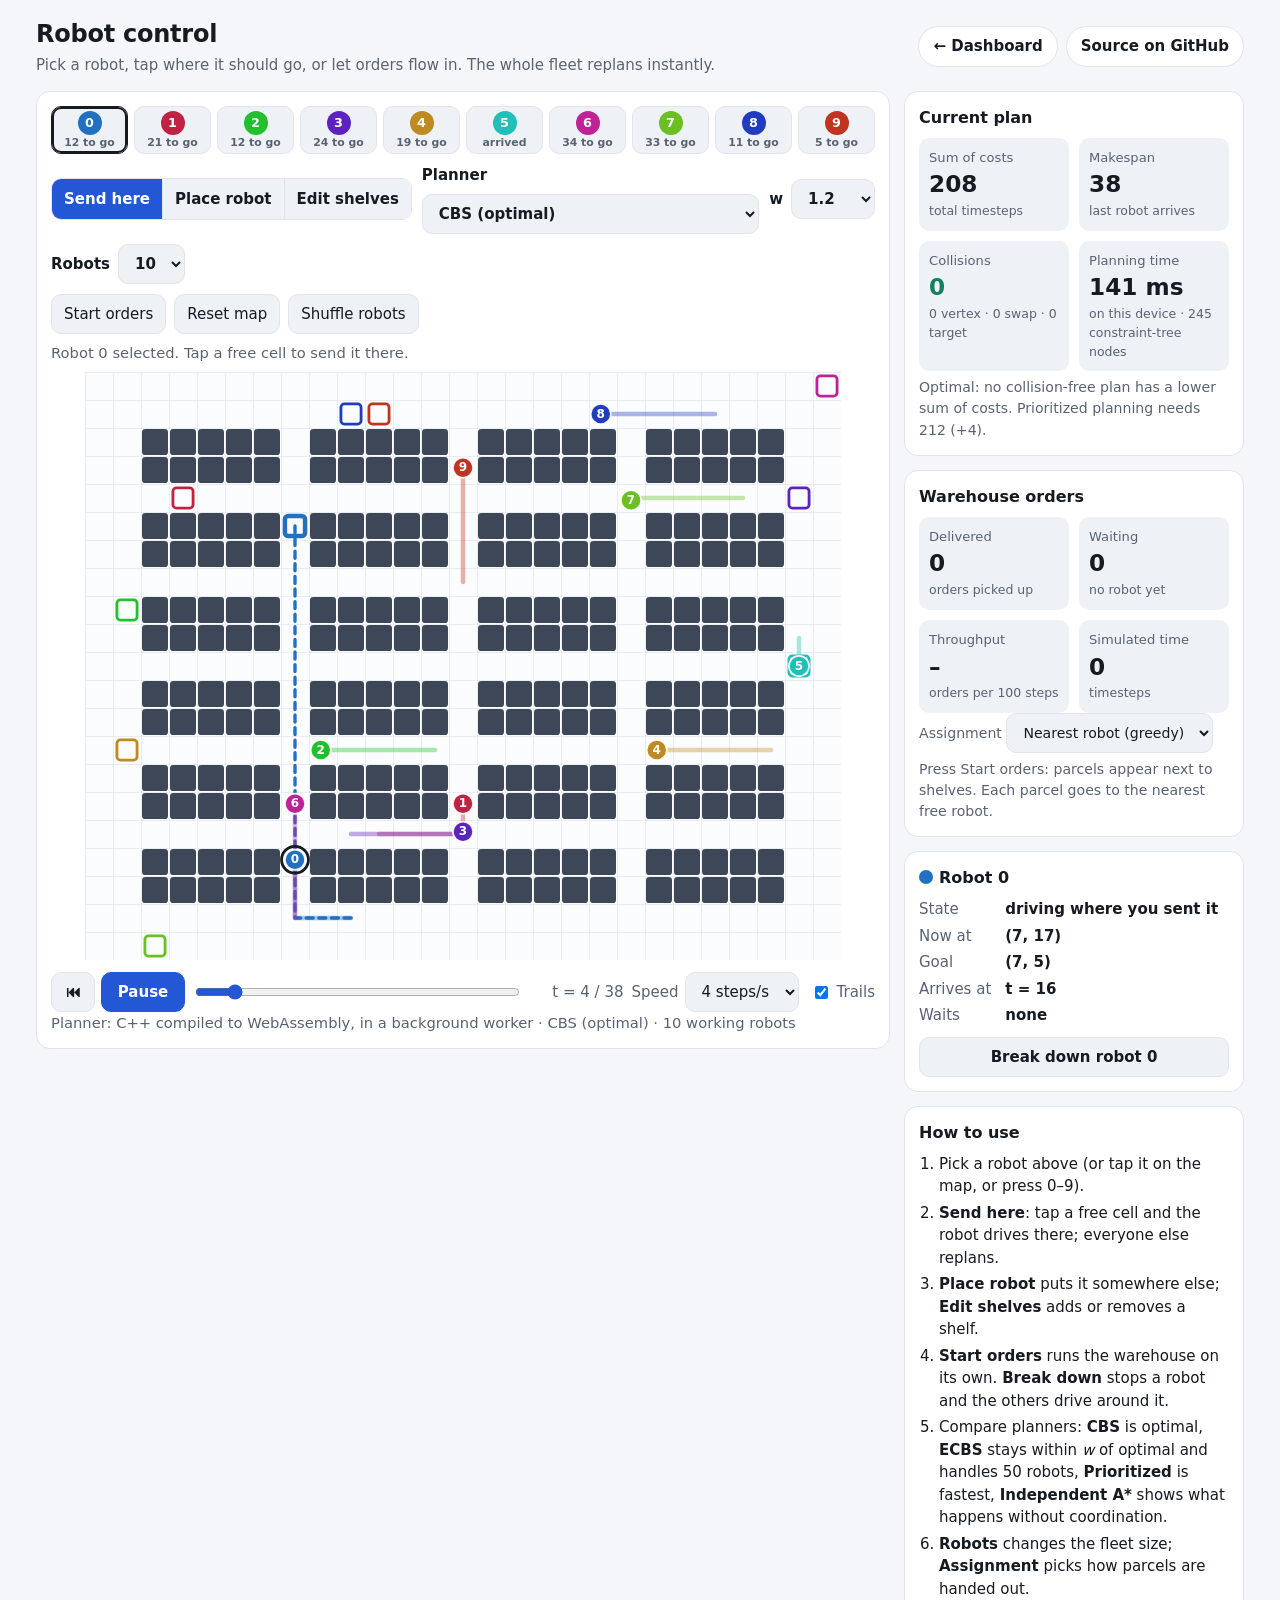
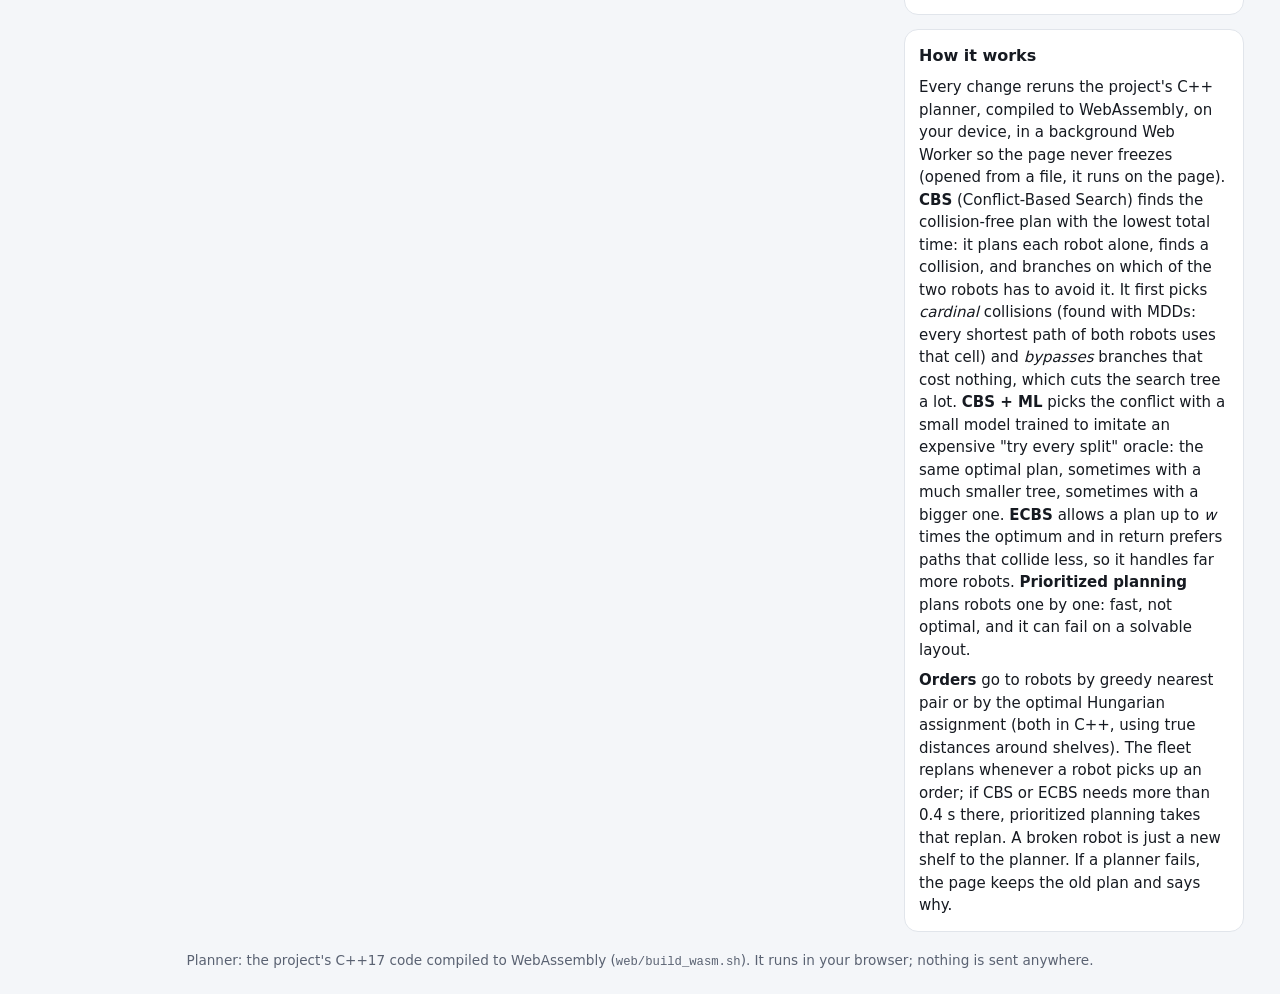
==== commit 7222cb5c: "ML-guided CBS conflict selection, Python package, 10x less CBS memory" ====
--- a/docs/control.html
+++ b/docs/control.html
@@ -66,6 +66,7 @@
         <label for="planner">Planner
           <select id="planner">
             <option value="2" selected>CBS (optimal)</option>
+            <option value="4">CBS + ML conflict order (optimal)</option>
             <option value="3">ECBS (bounded, scales)</option>
             <option value="1">Prioritized (fast)</option>
             <option value="0">Independent A* (may collide)</option>
@@ -185,7 +186,9 @@
           it plans each robot alone, finds a collision, and branches on which of the two robots has to
           avoid it. It first picks <i>cardinal</i> collisions (found with MDDs: every shortest path of
           both robots uses that cell) and <i>bypasses</i> branches that cost nothing, which cuts the
-          search tree a lot. <b>ECBS</b> allows a plan up to <i>w</i> times the optimum and in return
+          search tree a lot. <b>CBS + ML</b> picks the conflict with a small model trained to imitate an
+          expensive "try every split" oracle: the same optimal plan, sometimes with a much smaller tree,
+          sometimes with a bigger one. <b>ECBS</b> allows a plan up to <i>w</i> times the optimum and in return
           prefers paths that collide less, so it handles far more robots. <b>Prioritized planning</b>
           plans robots one by one: fast, not optimal, and it can fail on a solvable layout.
         </p>
